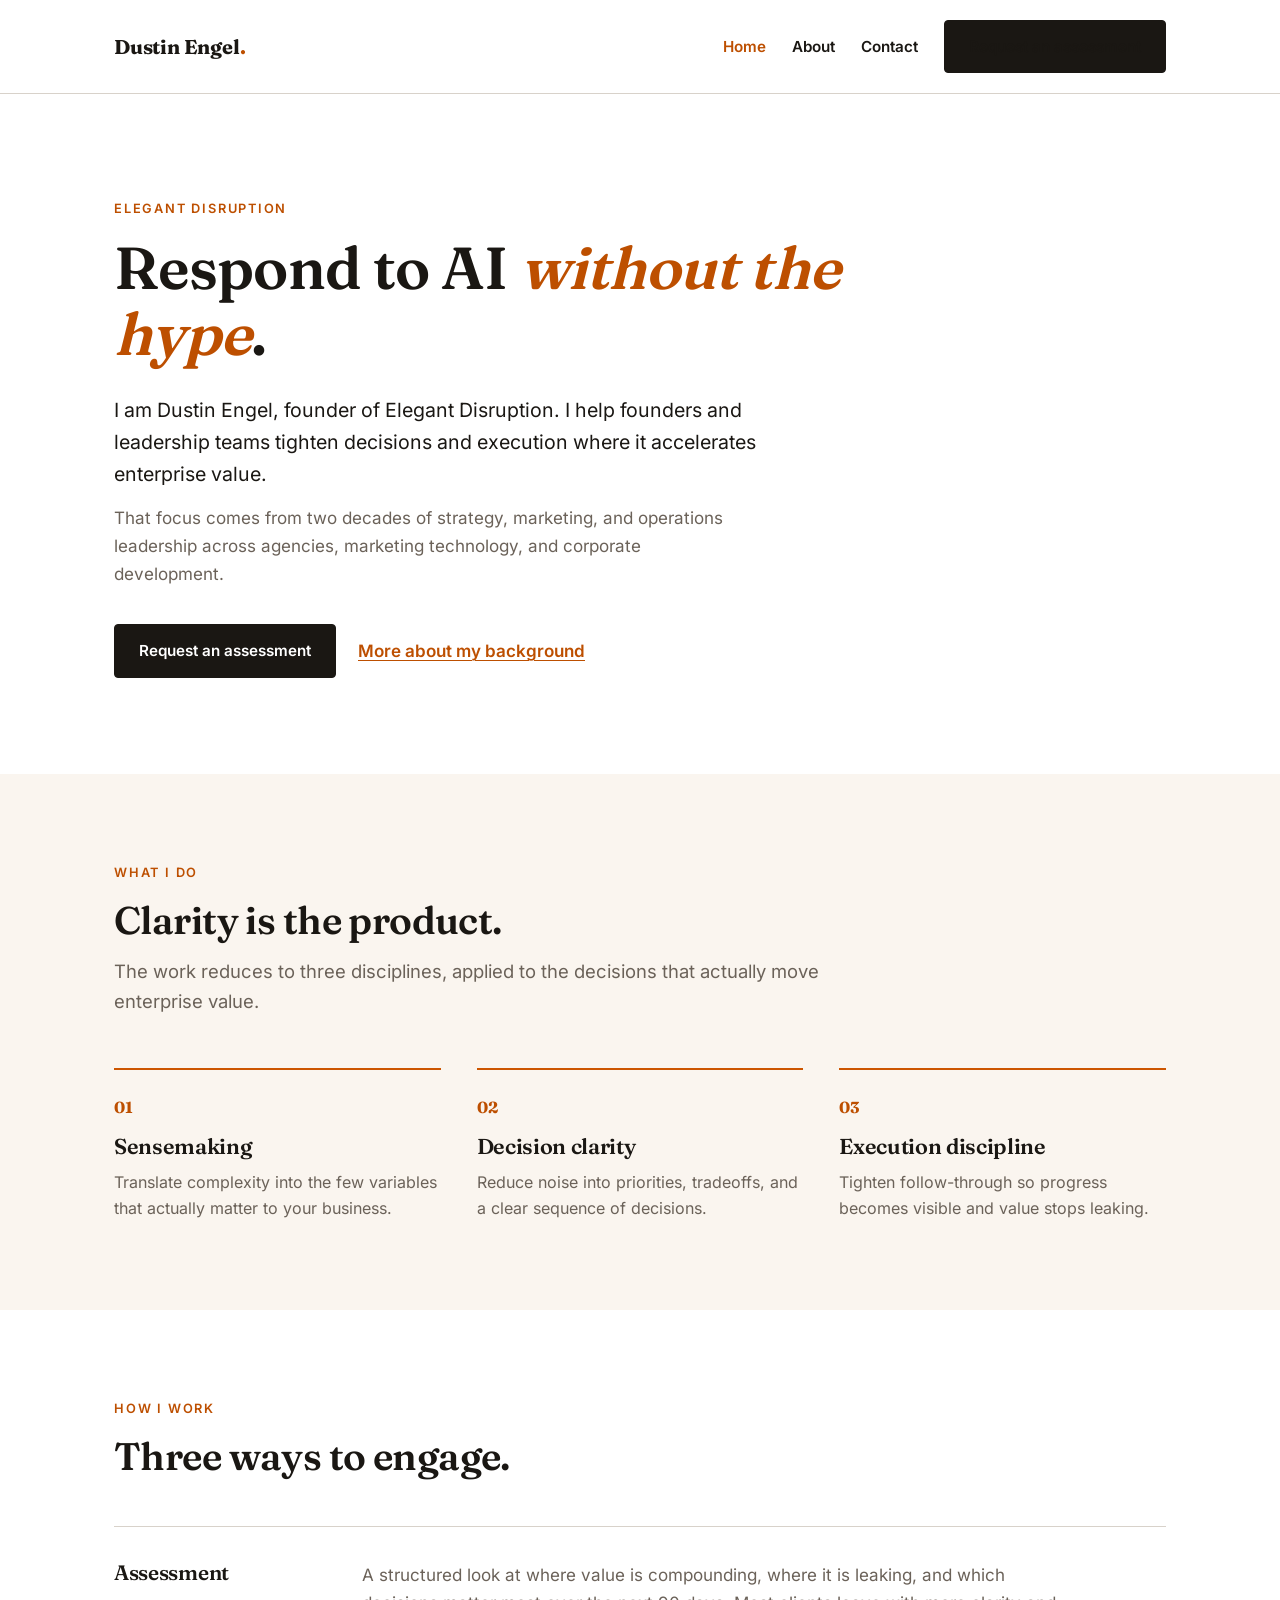
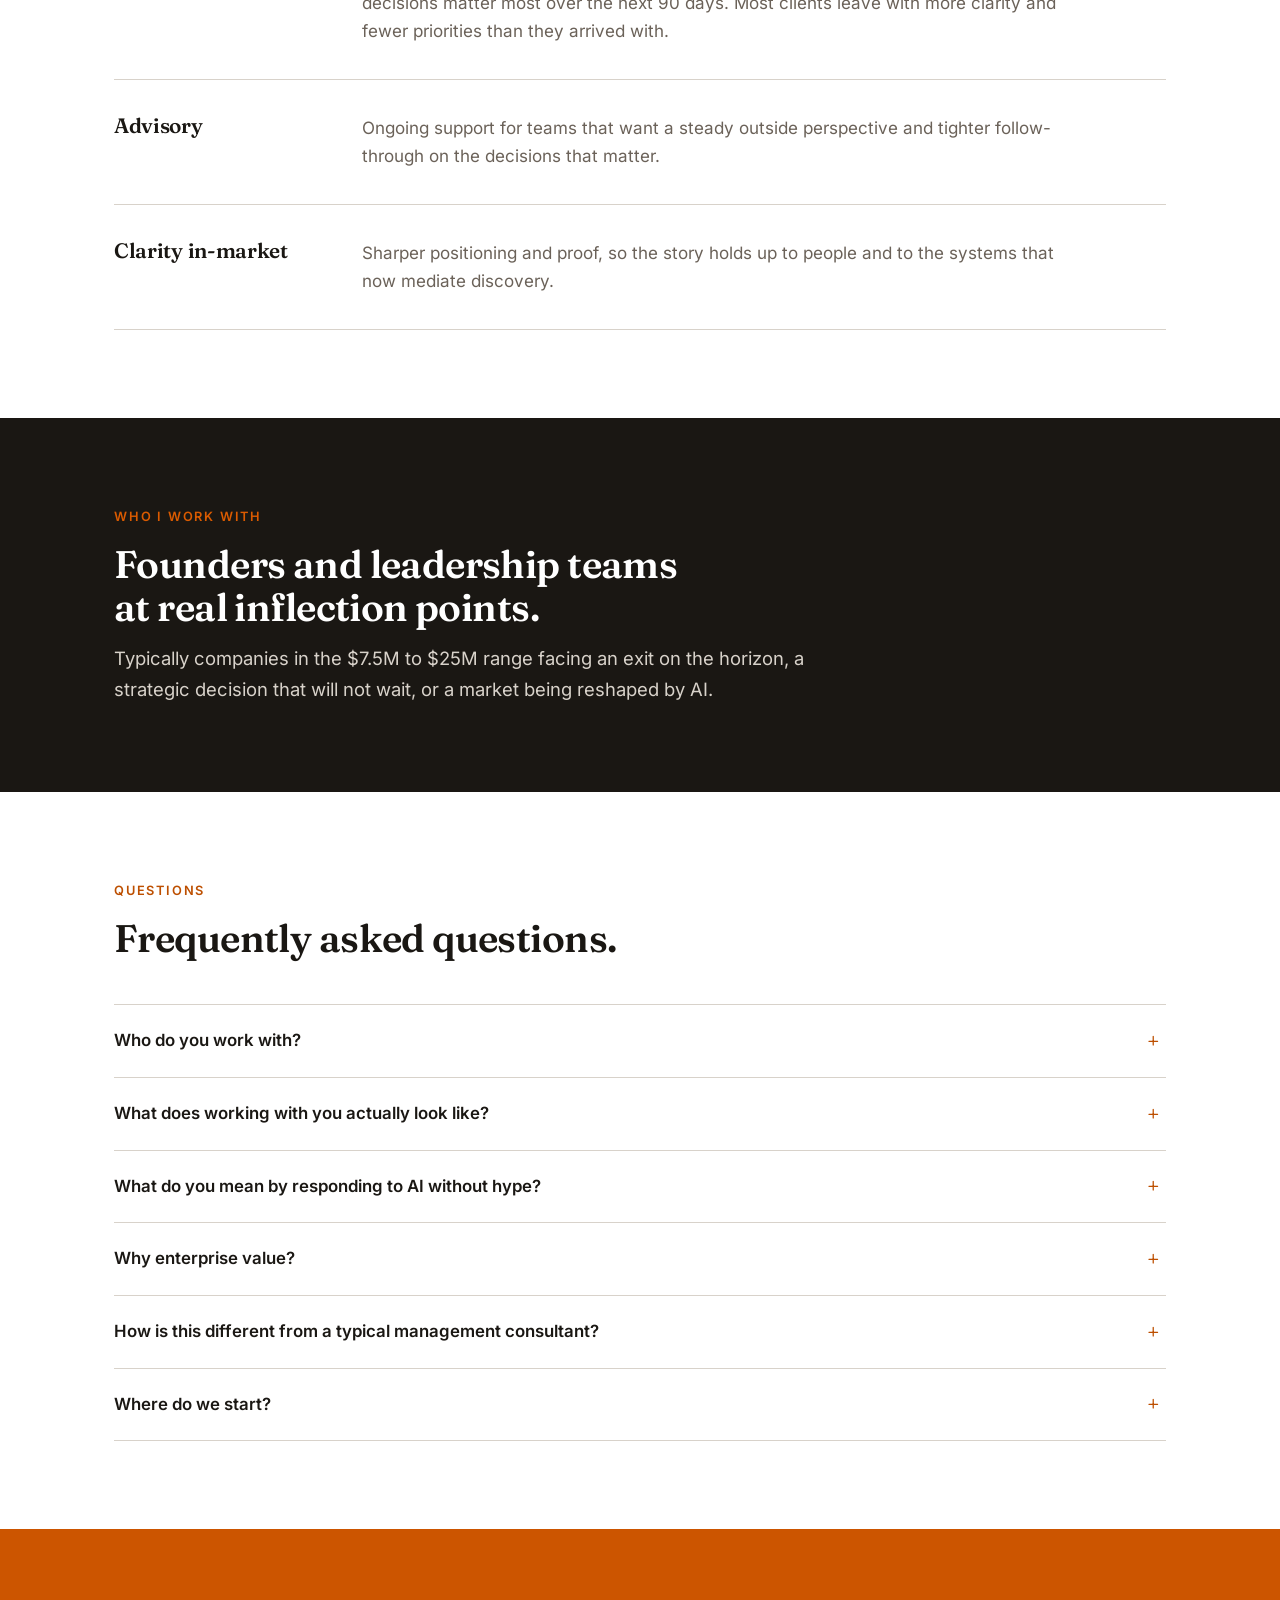
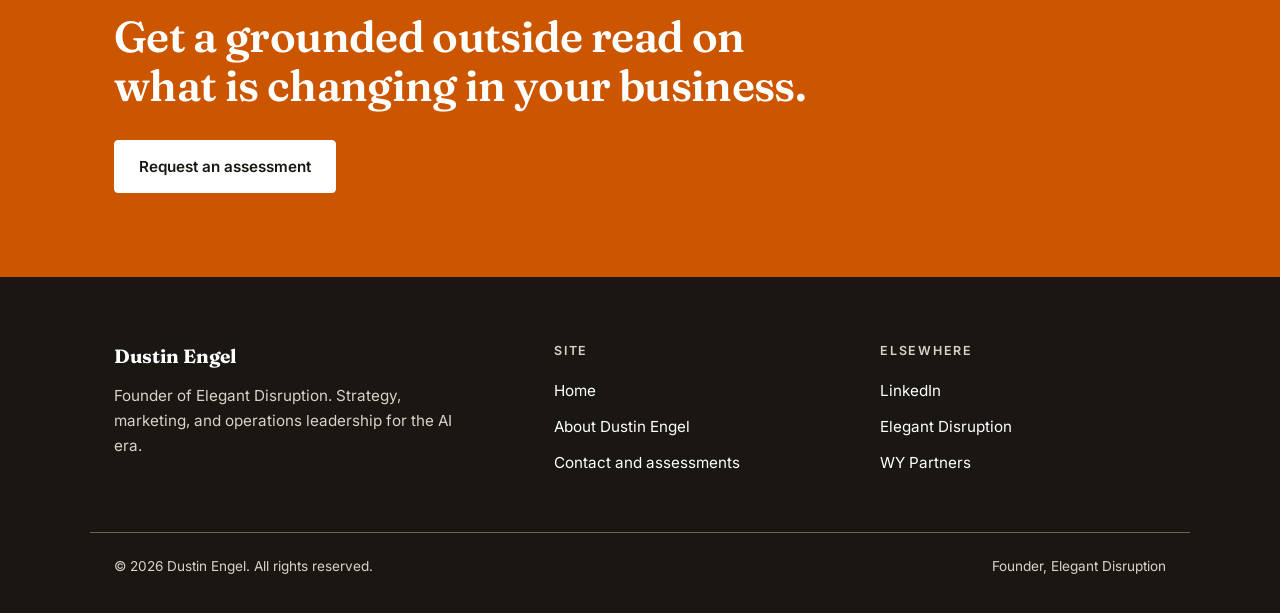
==== index.html @ db2eca36 "Add files via upload" ====
<!DOCTYPE html>
<html lang="en">
<head>
<meta charset="utf-8">
<meta name="viewport" content="width=device-width, initial-scale=1">
<title>Dustin Engel | AI-Era Strategy Advisory for Founders</title>
<meta name="description" content="Dustin Engel, founder of Elegant Disruption, helps founders and leadership teams respond to AI without hype by tightening decisions and execution.">
<link rel="canonical" href="https://jakelabate.github.io/dustin-engel/">
<link rel="icon" href="favicon.ico" sizes="48x48">
<link rel="apple-touch-icon" href="apple-touch-icon.png">
<meta property="og:type" content="profile">
<meta property="og:site_name" content="Dustin Engel">
<meta property="og:title" content="Dustin Engel | AI-Era Strategy Advisory for Founders">
<meta property="og:description" content="Advisory for founders and leadership teams responding to AI without hype: sensemaking, decision clarity, and execution discipline.">
<meta property="og:url" content="https://jakelabate.github.io/dustin-engel/">
<meta property="og:image" content="https://jakelabate.github.io/dustin-engel/img/og/index.png">
<meta property="og:image:width" content="1200">
<meta property="og:image:height" content="630">
<meta property="og:image:alt" content="Dustin Engel, AI-era strategy advisory for founders">
<meta name="twitter:card" content="summary_large_image">
<meta name="twitter:image" content="https://jakelabate.github.io/dustin-engel/img/og/index.png">
<link rel="stylesheet" href="fonts/fonts.css">
<link rel="preload" as="font" type="font/woff2" href="fonts/fraunces-latin-600-normal.woff2" crossorigin>
<link rel="preload" as="font" type="font/woff2" href="fonts/inter-latin-400-normal.woff2" crossorigin>
<script type="application/ld+json">
{
  "@context": "https://schema.org",
  "@graph": [
    {
      "@type": "WebSite",
      "@id": "https://jakelabate.github.io/dustin-engel/#website",
      "url": "https://jakelabate.github.io/dustin-engel/",
      "name": "Dustin Engel",
      "publisher": { "@id": "https://jakelabate.github.io/dustin-engel/#person" }
    },
    {
      "@type": "WebPage",
      "@id": "https://jakelabate.github.io/dustin-engel/#webpage",
      "url": "https://jakelabate.github.io/dustin-engel/",
      "name": "Dustin Engel | AI-Era Strategy Advisory for Founders",
      "isPartOf": { "@id": "https://jakelabate.github.io/dustin-engel/#website" },
      "about": { "@id": "https://jakelabate.github.io/dustin-engel/#person" }
    },
    {
      "@type": "Person",
      "@id": "https://jakelabate.github.io/dustin-engel/#person",
      "name": "Dustin Engel",
      "url": "https://jakelabate.github.io/dustin-engel/",
      "image": "https://jakelabate.github.io/dustin-engel/img/dustin-engel-headshot.png",
      "jobTitle": "Founder and Principal Consultant",
      "description": "Strategy, marketing, and operations leader with two decades of experience across agencies, marketing technology, and corporate development. Founder of Elegant Disruption.",
      "worksFor": { "@id": "https://jakelabate.github.io/dustin-engel/#org" },
      "alumniOf": { "@type": "CollegeOrUniversity", "name": "Seattle University" },
      "sameAs": [
        "https://www.dustinengel.com/",
        "https://www.linkedin.com/in/dustin/",
        "https://www.elegantdisruption.com/team",
        "https://wypartners.com/team/dustin-engel/",
        "https://www.aaaa.org/person/dustin-engel/"
      ]
    },
    {
      "@type": "Organization",
      "@id": "https://jakelabate.github.io/dustin-engel/#org",
      "name": "Elegant Disruption",
      "url": "https://www.elegantdisruption.com/",
      "description": "Strategy and management consulting focused on unlocking enterprise value for marketing services and technology clients.",
      "founder": { "@id": "https://jakelabate.github.io/dustin-engel/#person" }
    },
    {
      "@type": "FAQPage",
      "@id": "https://jakelabate.github.io/dustin-engel/#faq",
      "mainEntity": [
        {
          "@type": "Question",
          "name": "Who do you work with?",
          "acceptedAnswer": { "@type": "Answer", "text": "Founders and leadership teams, typically at companies in the $7.5M to $25M range, who are navigating real inflection points: an exit on the horizon, a strategic decision that will not wait, or a market being reshaped by AI." }
        },
        {
          "@type": "Question",
          "name": "What does working with you actually look like?",
          "acceptedAnswer": { "@type": "Answer", "text": "There are two main ways we work together. An assessment is a structured engagement where we look honestly at where value is compounding, where it is leaking, and which decisions matter most over the next 90 days. Advisory is ongoing support for teams that want a steady outside perspective and tighter follow-through." }
        },
        {
          "@type": "Question",
          "name": "What do you mean by responding to AI without hype?",
          "acceptedAnswer": { "@type": "Answer", "text": "Most of the AI conversation right now is noisy, either breathless excitement or vague fear. Neither is useful when you are trying to run a business. The useful work is grounding AI choices in your actual decisions and economics, and tightening execution where it accelerates enterprise value." }
        },
        {
          "@type": "Question",
          "name": "Why enterprise value?",
          "acceptedAnswer": { "@type": "Answer", "text": "Enterprise value is shorthand for what actually compounds over time, versus what just creates motion." }
        },
        {
          "@type": "Question",
          "name": "How is this different from a typical management consultant?",
          "acceptedAnswer": { "@type": "Answer", "text": "No team of analysts, and no 90-page report. The work is hands-on, direct, and focused on the decisions in front of you right now." }
        },
        {
          "@type": "Question",
          "name": "Where do we start?",
          "acceptedAnswer": { "@type": "Answer", "text": "Request an assessment. It is a structured conversation about where you are, what is driving your priorities, and whether there is a clear fit." }
        }
      ]
    }
  ]
}
</script>
<style>
/* Shared styles inlined into every page. Source of truth for the design system. */
:root{
  --ink:#1a1713;
  --paper:#ffffff;
  --cream:#faf5ef;
  --muted:#6b6259;
  --brand:#cc5500;
  --brand-text:#bd4f00;
  --brand-text-dark:#db5b00;
  --paper-dim:#d8d2ca;
}
*{box-sizing:border-box;margin:0;padding:0}
html{scroll-behavior:smooth}
body{
  font-family:'Inter','Inter Fallback',Arial,sans-serif;
  color:var(--ink);
  background:var(--paper);
  font-size:1.0625rem;
  line-height:1.65;
  -webkit-font-smoothing:antialiased;
}
h1,h2,h3{font-family:'Fraunces','Fraunces Fallback',Georgia,serif;font-weight:600;line-height:1.12;letter-spacing:-0.015em}
img{max-width:100%;height:auto;display:block}
a{color:var(--brand-text);text-decoration-thickness:1px;text-underline-offset:3px}
a:hover{text-decoration-thickness:2px}
:focus-visible{outline:3px solid var(--brand);outline-offset:2px;border-radius:2px}
.wrap{max-width:1100px;margin:0 auto;padding:0 24px}
.skip{position:absolute;left:-9999px;top:0;background:var(--ink);color:var(--paper);padding:10px 16px;z-index:99}
.skip:focus{left:12px;top:12px}

/* Header */
.site-header{background:var(--paper);border-bottom:1px solid var(--paper-dim)}
.nav-row{display:flex;align-items:center;justify-content:space-between;gap:20px;padding:20px 24px}
.wordmark{font-family:'Fraunces','Fraunces Fallback',Georgia,serif;font-weight:700;font-size:1.25rem;color:var(--ink);text-decoration:none;letter-spacing:-0.01em}
.wordmark span{color:var(--brand-text)}
.site-nav{display:flex;align-items:center;gap:26px}
.site-nav a{color:var(--ink);text-decoration:none;font-size:0.95rem;font-weight:600}
.site-nav a:hover{color:var(--brand-text)}
.site-nav a[aria-current="page"]{color:var(--brand-text)}

/* Buttons */
.btn{display:inline-block;background:var(--ink);color:var(--paper);font-weight:600;font-size:0.95rem;padding:13px 24px;border-radius:4px;text-decoration:none;border:1px solid var(--ink)}
.btn:hover{background:var(--brand);border-color:var(--brand)}
.btn-on-dark{background:var(--paper);color:var(--ink);border-color:var(--paper)}
.btn-on-dark:hover{background:var(--cream);border-color:var(--cream);color:var(--ink)}
.text-link{font-weight:600}

/* Sections */
.section{padding:88px 0}
.section-cream{background:var(--cream)}
.section-dark{background:var(--ink);color:var(--paper)}
.section-dark a{color:var(--brand-text-dark)}
.kicker{display:block;font-size:0.8rem;font-weight:600;letter-spacing:0.14em;text-transform:uppercase;color:var(--brand-text);margin-bottom:16px}
.section-dark .kicker{color:var(--brand-text-dark)}
.section h2{font-size:clamp(1.7rem,3.4vw,2.4rem);margin-bottom:14px;max-width:22ch}
.section .lede{font-size:1.15rem;color:var(--muted);max-width:62ch}
.section-dark .lede{color:var(--paper-dim)}
.rule{border:none;border-top:3px solid var(--brand);width:56px;margin:0 0 22px}

/* Hero */
.hero{padding:104px 0 96px}
.hero h1{font-size:clamp(2.3rem,5.4vw,3.7rem);max-width:20ch;margin-bottom:26px}
.hero h1 em{font-style:italic;color:var(--brand-text)}
.hero .intro{font-size:1.22rem;max-width:58ch;margin-bottom:14px}
.hero .sub{color:var(--muted);max-width:58ch;margin-bottom:36px}
.cta-row{display:flex;flex-wrap:wrap;gap:22px;align-items:center}

/* Card grid */
.grid-3{display:grid;grid-template-columns:repeat(3,1fr);gap:36px;margin-top:52px}
.card{border-top:2px solid var(--brand);padding-top:24px}
.card .num{font-family:'Fraunces','Fraunces Fallback',Georgia,serif;font-weight:700;font-size:1rem;color:var(--brand-text);display:block;margin-bottom:14px}
.card h3{font-size:1.35rem;margin-bottom:10px}
.card p{color:var(--muted);font-size:1rem}
.section-cream .card p{color:var(--muted)}

/* Engagement rows */
.rows{margin-top:48px;display:grid;gap:0}
.row-item{display:grid;grid-template-columns:220px 1fr;gap:28px;padding:34px 0;border-top:1px solid var(--paper-dim)}
.row-item:last-child{border-bottom:1px solid var(--paper-dim)}
.row-item h3{font-size:1.3rem}
.row-item p{color:var(--muted);max-width:64ch}

/* FAQ */
.faq{margin-top:44px}
.faq details{border-top:1px solid var(--paper-dim)}
.faq details:last-child{border-bottom:1px solid var(--paper-dim)}
.faq summary{cursor:pointer;font-weight:600;font-size:1.05rem;padding:22px 36px 22px 0;list-style:none;position:relative}
.faq summary::-webkit-details-marker{display:none}
.faq summary::after{content:"+";position:absolute;right:6px;top:50%;transform:translateY(-50%);font-family:'Fraunces','Fraunces Fallback',Georgia,serif;font-size:1.4rem;color:var(--brand-text)}
.faq details[open] summary::after{content:"\2212"}
.faq .answer{padding:0 0 24px;color:var(--muted);max-width:68ch}

/* CTA band */
.cta-band{background:var(--brand);padding:84px 0}
.cta-band h2{color:var(--paper);font-size:clamp(1.9rem,4vw,2.7rem);max-width:24ch;margin-bottom:30px}

/* Footer */
.site-footer{background:var(--ink);color:var(--paper);padding:64px 0 36px}
.footer-grid{display:grid;grid-template-columns:1.4fr 1fr 1fr;gap:40px}
.footer-name{font-family:'Fraunces','Fraunces Fallback',Georgia,serif;font-weight:700;font-size:1.2rem;margin-bottom:10px}
.footer-sub{color:var(--paper-dim);font-size:0.95rem;max-width:34ch}
.footer-h{font-size:0.78rem;font-weight:600;letter-spacing:0.14em;text-transform:uppercase;color:var(--paper-dim);margin-bottom:14px}
.footer-col ul{list-style:none}
.footer-col li{margin-bottom:8px}
.footer-col a{color:var(--paper);text-decoration:none;font-size:0.95rem}
.footer-col a:hover{color:var(--brand-text-dark);text-decoration:underline}
.footer-legal{margin-top:48px;padding-top:22px;border-top:1px solid var(--muted);color:var(--paper-dim);font-size:0.85rem;display:flex;justify-content:space-between;flex-wrap:wrap;gap:10px}

/* About page */
.bio-grid{display:grid;grid-template-columns:1.3fr 1fr;gap:56px;align-items:start}
.bio-grid img{border-radius:6px}
.chapter{display:grid;grid-template-columns:260px 1fr;gap:28px;padding:30px 0;border-top:1px solid var(--paper-dim)}
.chapter:last-child{border-bottom:1px solid var(--paper-dim)}
.chapter h3{font-size:1.2rem}
.chapter .org-note{font-size:0.9rem;color:var(--brand-text);font-weight:600}
.chapter p{color:var(--muted);max-width:60ch}
.fact-list{list-style:none;margin-top:26px}
.fact-list li{padding:14px 0 14px 26px;border-top:1px solid var(--paper-dim);position:relative;color:var(--muted)}
.fact-list li::before{content:"";position:absolute;left:2px;top:24px;width:9px;height:9px;background:var(--brand);border-radius:50%}
.fact-list li strong{color:var(--ink)}

/* Contact page */
.contact-grid{display:grid;grid-template-columns:1.2fr 1fr;gap:56px;margin-top:52px}
.contact-card{background:var(--cream);border-top:2px solid var(--brand);padding:30px;border-radius:6px}
.contact-card h3{font-size:1.2rem;margin-bottom:10px}
.contact-card p{color:var(--muted);font-size:1rem;margin-bottom:14px}

@media (max-width:860px){
  .grid-3{grid-template-columns:1fr;gap:30px}
  .row-item,.chapter{grid-template-columns:1fr;gap:8px}
  .bio-grid,.contact-grid{grid-template-columns:1fr;gap:36px}
  .footer-grid{grid-template-columns:1fr;gap:32px}
  .section{padding:64px 0}
  .hero{padding:72px 0 64px}
  .site-nav{gap:16px}
  .site-nav .btn{display:none}
}

</style>
</head>
<body>
<a class="skip" href="#main">Skip to content</a>
<header class="site-header">
  <div class="wrap nav-row">
    <a class="wordmark" href="index.html">Dustin Engel<span>.</span></a>
    <nav class="site-nav" aria-label="Main">
      <a href="index.html" aria-current="page">Home</a>
      <a href="about.html">About</a>
      <a href="contact.html">Contact</a>
      <a class="btn" href="contact.html">Request an assessment</a>
    </nav>
  </div>
</header>

<main id="main">
  <section class="hero">
    <div class="wrap">
      <span class="kicker">Elegant Disruption</span>
      <h1>Respond to AI <em>without the hype</em>.</h1>
      <p class="intro">I am Dustin Engel, founder of Elegant Disruption. I help founders and leadership teams tighten decisions and execution where it accelerates enterprise value.</p>
      <p class="sub">That focus comes from two decades of strategy, marketing, and operations leadership across agencies, marketing technology, and corporate development.</p>
      <div class="cta-row">
        <a class="btn" href="contact.html">Request an assessment</a>
        <a class="text-link" href="about.html">More about my background</a>
      </div>
    </div>
  </section>

  <section class="section section-cream">
    <div class="wrap">
      <span class="kicker">What I do</span>
      <h2>Clarity is the product.</h2>
      <p class="lede">The work reduces to three disciplines, applied to the decisions that actually move enterprise value.</p>
      <div class="grid-3">
        <div class="card">
          <span class="num">01</span>
          <h3>Sensemaking</h3>
          <p>Translate complexity into the few variables that actually matter to your business.</p>
        </div>
        <div class="card">
          <span class="num">02</span>
          <h3>Decision clarity</h3>
          <p>Reduce noise into priorities, tradeoffs, and a clear sequence of decisions.</p>
        </div>
        <div class="card">
          <span class="num">03</span>
          <h3>Execution discipline</h3>
          <p>Tighten follow-through so progress becomes visible and value stops leaking.</p>
        </div>
      </div>
    </div>
  </section>

  <section class="section">
    <div class="wrap">
      <span class="kicker">How I work</span>
      <h2>Three ways to engage.</h2>
      <div class="rows">
        <div class="row-item">
          <h3>Assessment</h3>
          <p>A structured look at where value is compounding, where it is leaking, and which decisions matter most over the next 90 days. Most clients leave with more clarity and fewer priorities than they arrived with.</p>
        </div>
        <div class="row-item">
          <h3>Advisory</h3>
          <p>Ongoing support for teams that want a steady outside perspective and tighter follow-through on the decisions that matter.</p>
        </div>
        <div class="row-item">
          <h3>Clarity in-market</h3>
          <p>Sharper positioning and proof, so the story holds up to people and to the systems that now mediate discovery.</p>
        </div>
      </div>
    </div>
  </section>

  <section class="section section-dark">
    <div class="wrap">
      <span class="kicker">Who I work with</span>
      <h2>Founders and leadership teams at real inflection points.</h2>
      <p class="lede">Typically companies in the $7.5M to $25M range facing an exit on the horizon, a strategic decision that will not wait, or a market being reshaped by AI.</p>
    </div>
  </section>

  <section class="section" id="faq">
    <div class="wrap">
      <span class="kicker">Questions</span>
      <h2>Frequently asked questions.</h2>
      <div class="faq">
        <details>
          <summary>Who do you work with?</summary>
          <p class="answer">Founders and leadership teams, typically at companies in the $7.5M to $25M range, who are navigating real inflection points: an exit on the horizon, a strategic decision that will not wait, or a market being reshaped by AI.</p>
        </details>
        <details>
          <summary>What does working with you actually look like?</summary>
          <p class="answer">There are two main ways we work together. An assessment is a structured engagement where we look honestly at where value is compounding, where it is leaking, and which decisions matter most over the next 90 days. Advisory is ongoing support for teams that want a steady outside perspective and tighter follow-through.</p>
        </details>
        <details>
          <summary>What do you mean by responding to AI without hype?</summary>
          <p class="answer">Most of the AI conversation right now is noisy, either breathless excitement or vague fear. Neither is useful when you are trying to run a business. The useful work is grounding AI choices in your actual decisions and economics, and tightening execution where it accelerates enterprise value.</p>
        </details>
        <details>
          <summary>Why enterprise value?</summary>
          <p class="answer">Enterprise value is shorthand for what actually compounds over time, versus what just creates motion.</p>
        </details>
        <details>
          <summary>How is this different from a typical management consultant?</summary>
          <p class="answer">No team of analysts, and no 90-page report. The work is hands-on, direct, and focused on the decisions in front of you right now.</p>
        </details>
        <details>
          <summary>Where do we start?</summary>
          <p class="answer">Request an assessment. It is a structured conversation about where you are, what is driving your priorities, and whether there is a clear fit.</p>
        </details>
      </div>
    </div>
  </section>

  <section class="cta-band">
    <div class="wrap">
      <h2>Get a grounded outside read on what is changing in your business.</h2>
      <a class="btn btn-on-dark" href="contact.html">Request an assessment</a>
    </div>
  </section>
</main>

<footer class="site-footer">
  <div class="wrap footer-grid">
    <div>
      <p class="footer-name">Dustin Engel</p>
      <p class="footer-sub">Founder of Elegant Disruption. Strategy, marketing, and operations leadership for the AI era.</p>
    </div>
    <nav class="footer-col" aria-label="Footer">
      <p class="footer-h">Site</p>
      <ul>
        <li><a href="index.html">Home</a></li>
        <li><a href="about.html">About Dustin Engel</a></li>
        <li><a href="contact.html">Contact and assessments</a></li>
      </ul>
    </nav>
    <div class="footer-col">
      <p class="footer-h">Elsewhere</p>
      <ul>
        <li><a href="https://www.linkedin.com/in/dustin/" rel="noopener">LinkedIn</a></li>
        <li><a href="https://www.elegantdisruption.com/" rel="noopener">Elegant Disruption</a></li>
        <li><a href="https://wypartners.com/team/dustin-engel/" rel="noopener">WY Partners</a></li>
      </ul>
    </div>
  </div>
  <div class="wrap footer-legal">
    <p>&copy; 2026 Dustin Engel. All rights reserved.</p>
    <p>Founder, Elegant Disruption</p>
  </div>
</footer>
</body>
</html>
---- fonts/fonts.css ----
/* Vendored fonts. Same origin as the HTML, so no third-party request,
   no connection setup, and nothing to block the first paint.
   The Fallback faces are metric matched, so the swap moves no text. */

@font-face {
  font-family: 'Fraunces';
  font-style: normal;
  font-weight: 600;
  font-display: swap;
  src: url('fraunces-latin-600-normal.woff2') format('woff2');
  unicode-range: U+0000-00FF, U+0131, U+0152-0153, U+02BB-02BC, U+02C6, U+02DA, U+02DC, U+0304, U+0308, U+0329, U+2000-206F, U+20AC, U+2122, U+2191, U+2193, U+2212, U+2215, U+FEFF, U+FFFD;
}

@font-face {
  font-family: 'Fraunces';
  font-style: normal;
  font-weight: 700;
  font-display: swap;
  src: url('fraunces-latin-700-normal.woff2') format('woff2');
  unicode-range: U+0000-00FF, U+0131, U+0152-0153, U+02BB-02BC, U+02C6, U+02DA, U+02DC, U+0304, U+0308, U+0329, U+2000-206F, U+20AC, U+2122, U+2191, U+2193, U+2212, U+2215, U+FEFF, U+FFFD;
}

@font-face {
  font-family: 'Fraunces Fallback';
  src: local('Arial');
  size-adjust: 108.26%;
  ascent-override: 90.34%;
  descent-override: 23.55%;
  line-gap-override: 0.00%;
}

@font-face {
  font-family: 'Inter';
  font-style: normal;
  font-weight: 400;
  font-display: swap;
  src: url('inter-latin-400-normal.woff2') format('woff2');
  unicode-range: U+0000-00FF, U+0131, U+0152-0153, U+02BB-02BC, U+02C6, U+02DA, U+02DC, U+0304, U+0308, U+0329, U+2000-206F, U+20AC, U+2122, U+2191, U+2193, U+2212, U+2215, U+FEFF, U+FFFD;
}

@font-face {
  font-family: 'Inter';
  font-style: normal;
  font-weight: 600;
  font-display: swap;
  src: url('inter-latin-600-normal.woff2') format('woff2');
  unicode-range: U+0000-00FF, U+0131, U+0152-0153, U+02BB-02BC, U+02C6, U+02DA, U+02DC, U+0304, U+0308, U+0329, U+2000-206F, U+20AC, U+2122, U+2191, U+2193, U+2212, U+2215, U+FEFF, U+FFFD;
}

@font-face {
  font-family: 'Inter Fallback';
  src: local('Arial');
  size-adjust: 107.33%;
  ascent-override: 90.26%;
  descent-override: 22.47%;
  line-gap-override: 0.00%;
}
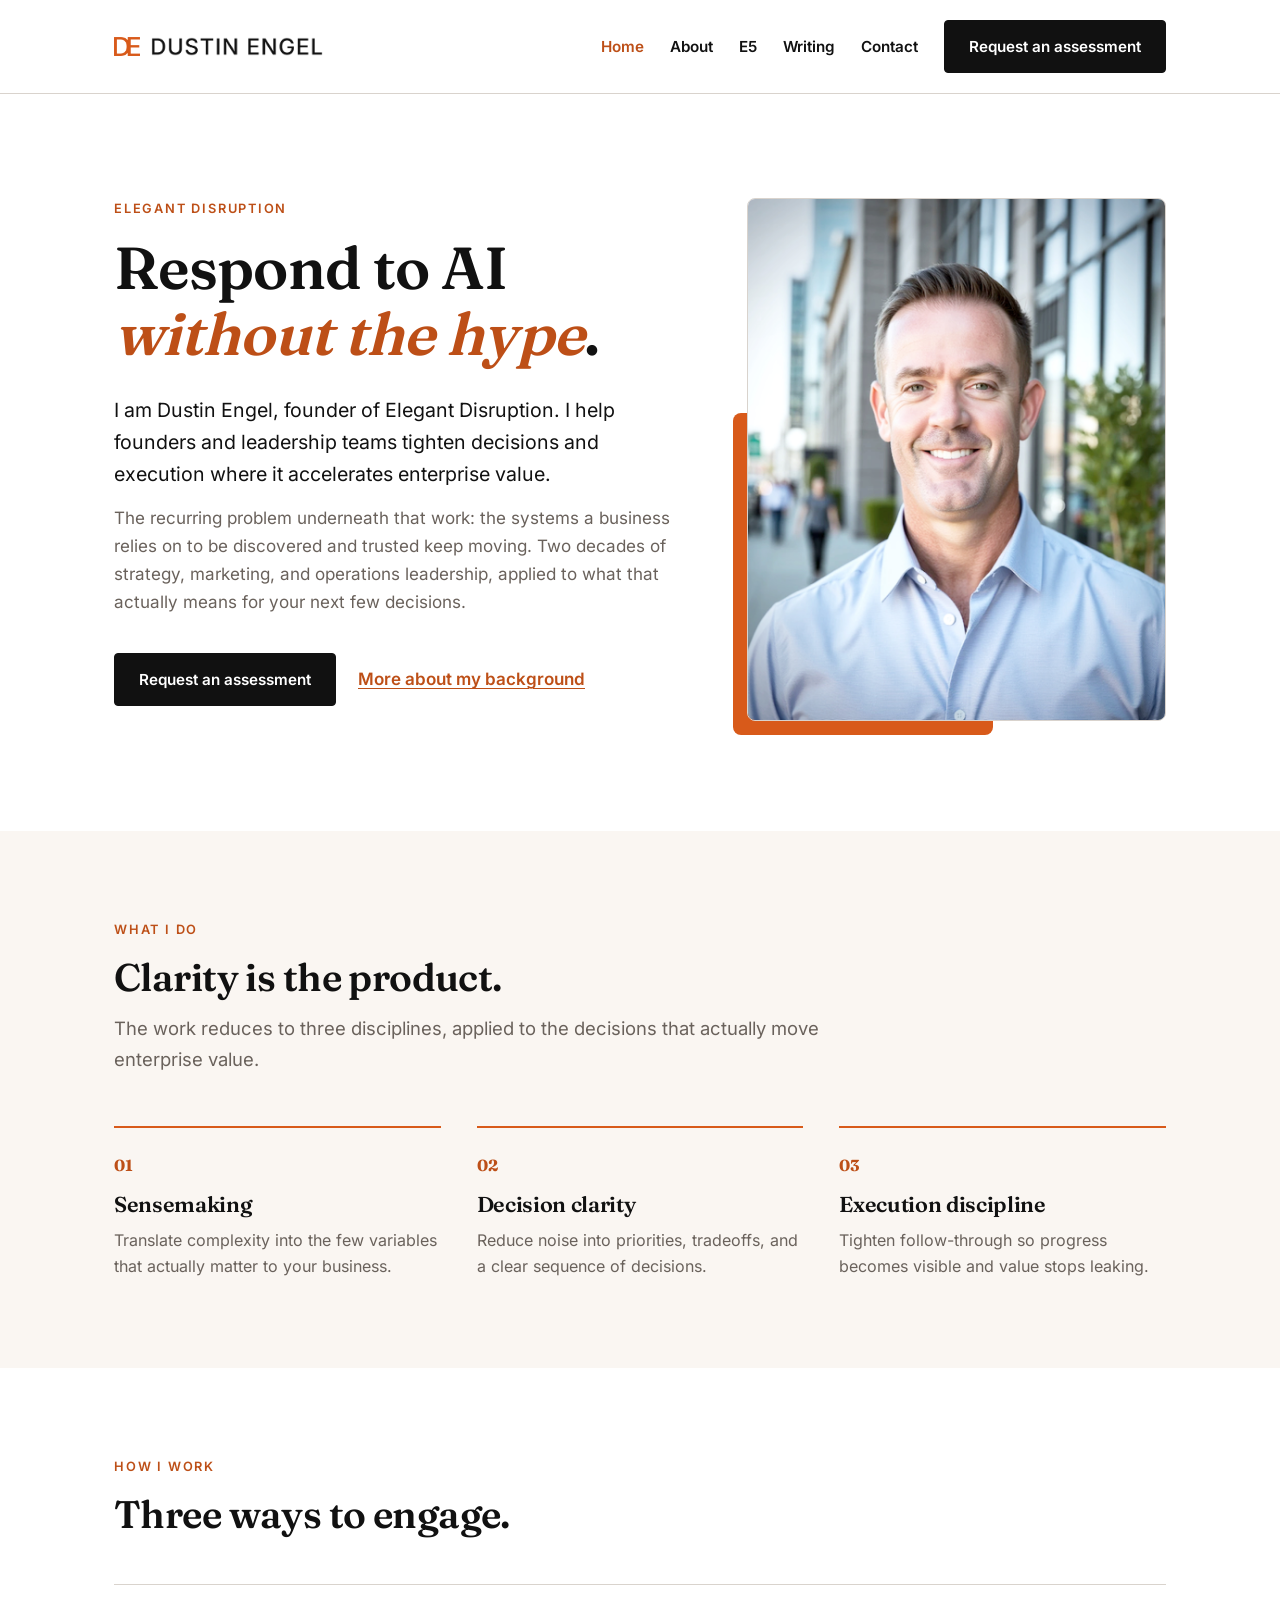
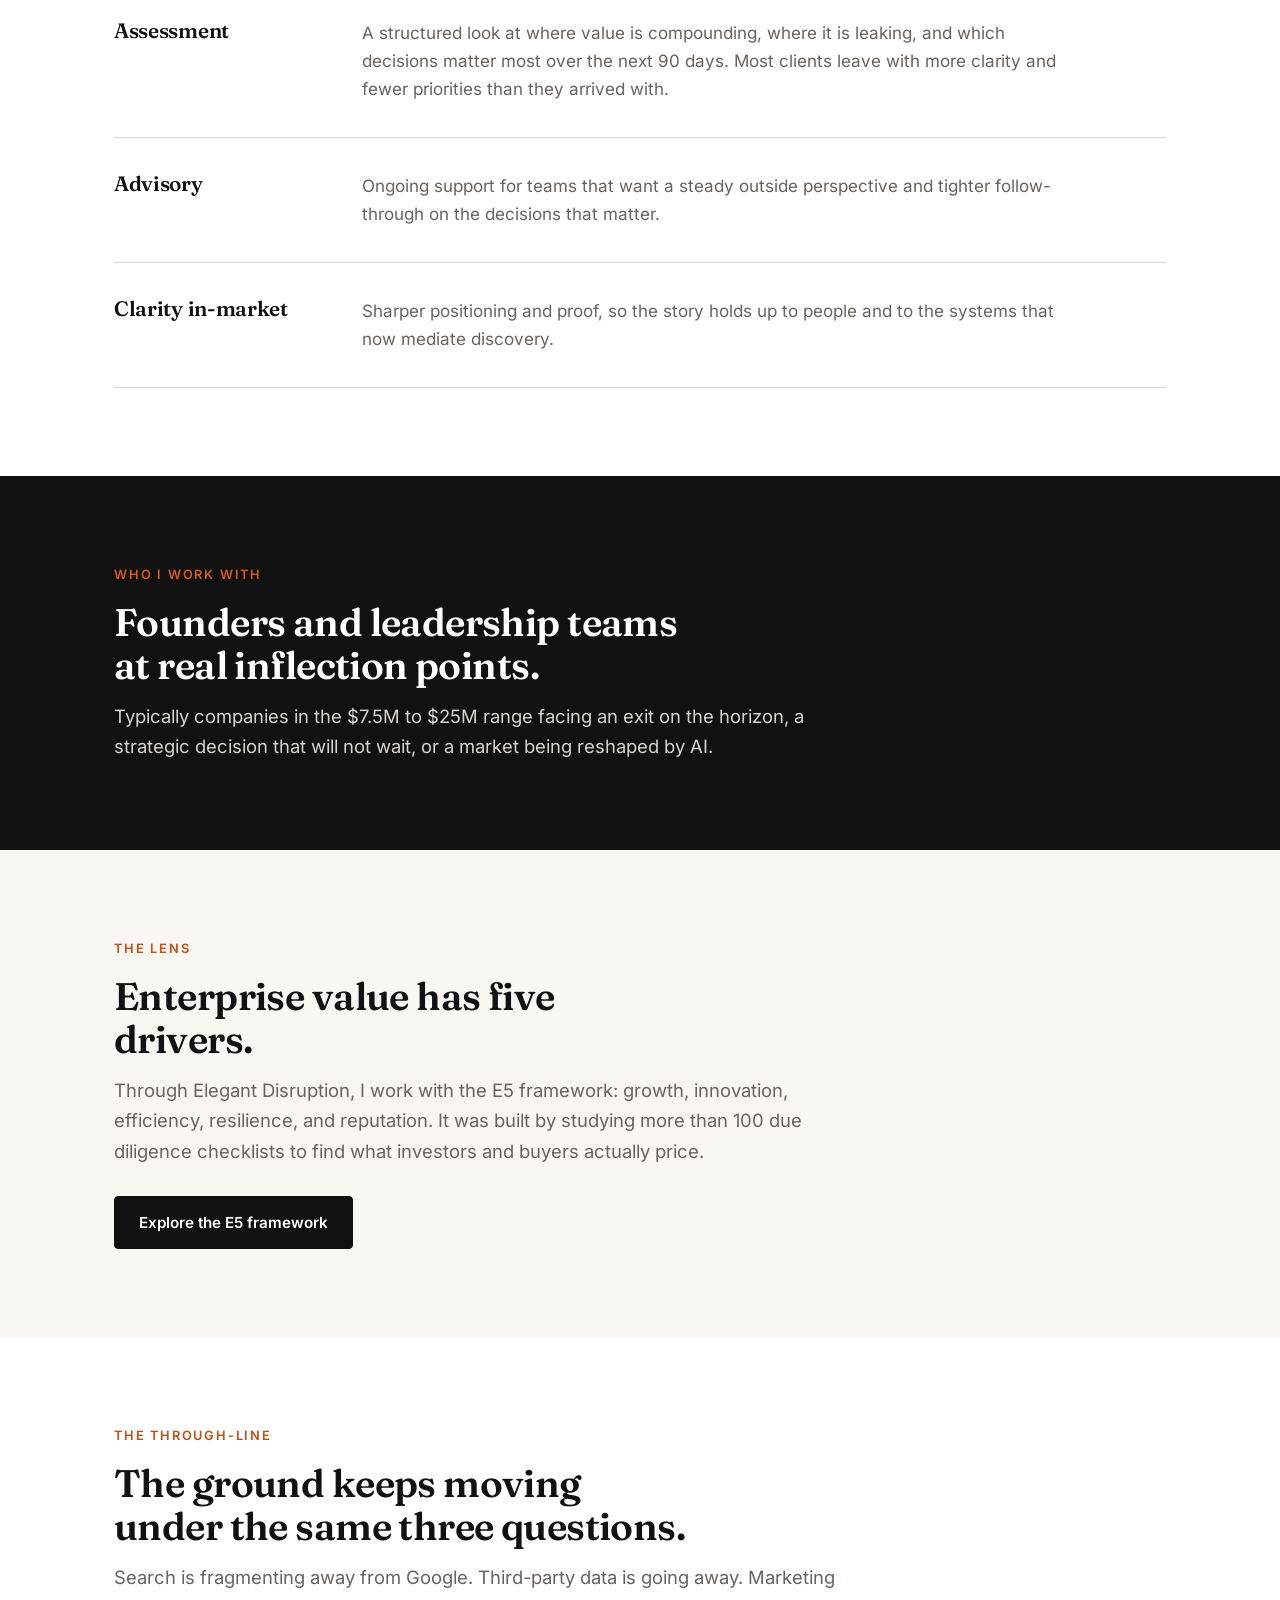
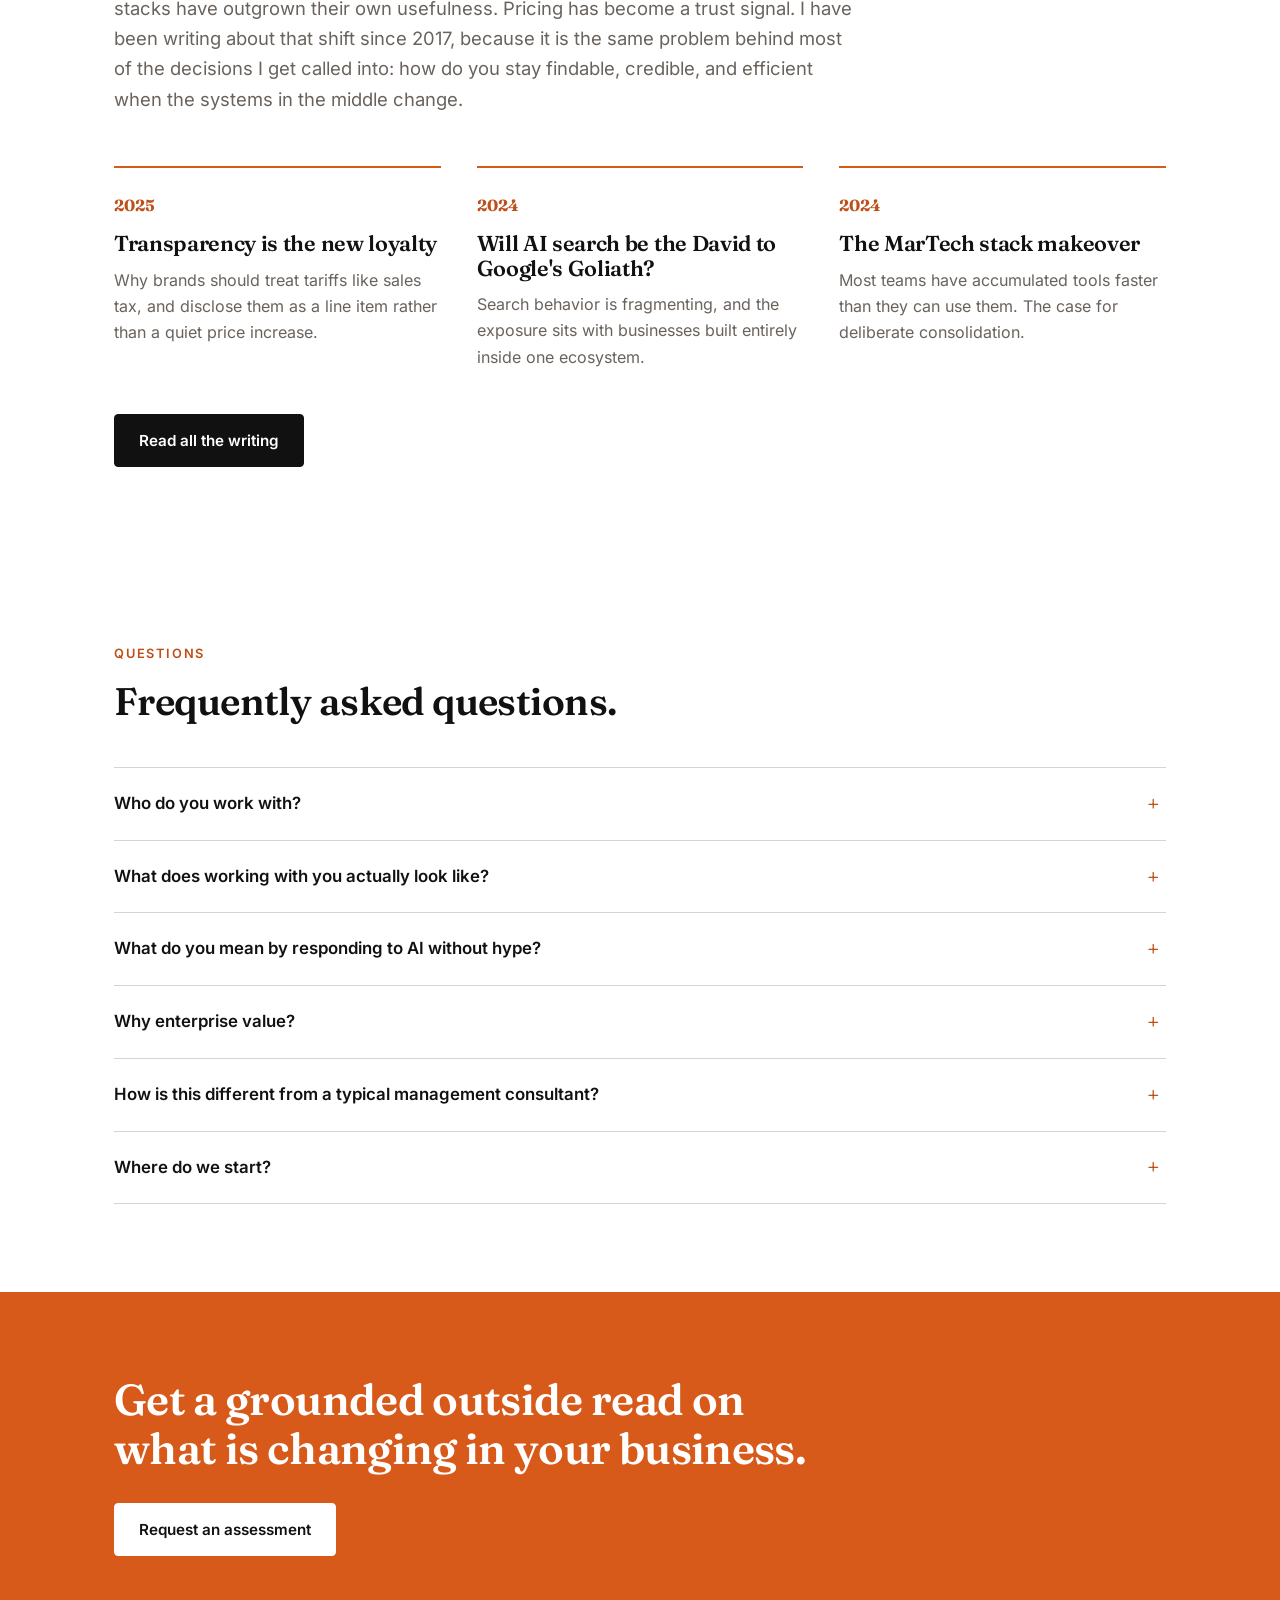
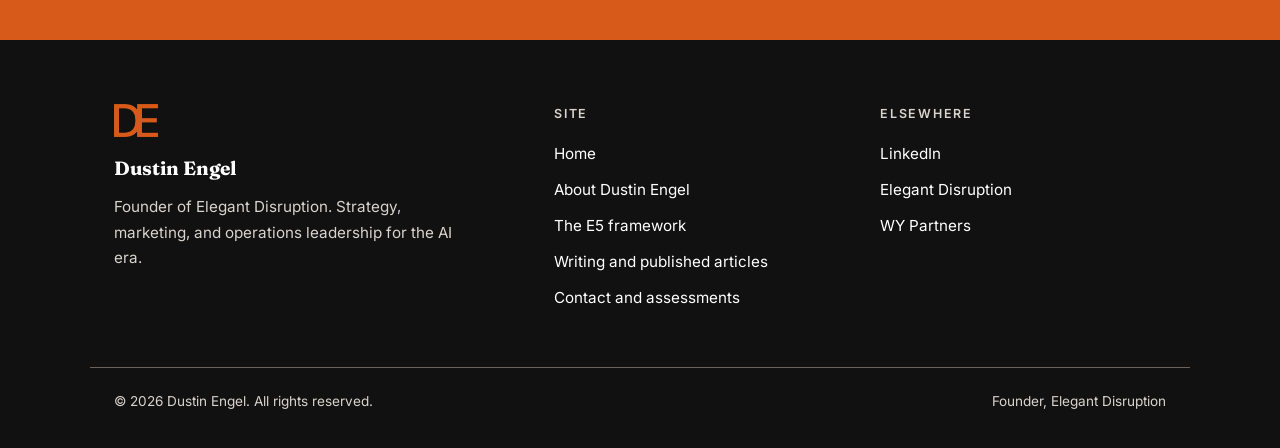
==== commit 4f6977a8: "Add files via upload" ====
--- a/index.html
+++ b/index.html
@@ -4,21 +4,21 @@
 <meta charset="utf-8">
 <meta name="viewport" content="width=device-width, initial-scale=1">
 <title>Dustin Engel | AI-Era Strategy Advisory for Founders</title>
-<meta name="description" content="Dustin Engel, founder of Elegant Disruption, helps founders and leadership teams respond to AI without hype by tightening decisions and execution.">
-<link rel="canonical" href="https://jakelabate.github.io/dustin-engel/">
+<meta name="description" content="Dustin Engel, founder of Elegant Disruption, helps founders stay findable, credible, and efficient as AI reshapes the systems in the middle.">
+<link rel="canonical" href="https://dustin.jakelabate.com/">
 <link rel="icon" href="favicon.ico" sizes="48x48">
 <link rel="apple-touch-icon" href="apple-touch-icon.png">
 <meta property="og:type" content="profile">
 <meta property="og:site_name" content="Dustin Engel">
 <meta property="og:title" content="Dustin Engel | AI-Era Strategy Advisory for Founders">
 <meta property="og:description" content="Advisory for founders and leadership teams responding to AI without hype: sensemaking, decision clarity, and execution discipline.">
-<meta property="og:url" content="https://jakelabate.github.io/dustin-engel/">
-<meta property="og:image" content="https://jakelabate.github.io/dustin-engel/img/og/index.png">
+<meta property="og:url" content="https://dustin.jakelabate.com/">
+<meta property="og:image" content="https://dustin.jakelabate.com/img/og/index.png">
 <meta property="og:image:width" content="1200">
 <meta property="og:image:height" content="630">
 <meta property="og:image:alt" content="Dustin Engel, AI-era strategy advisory for founders">
 <meta name="twitter:card" content="summary_large_image">
-<meta name="twitter:image" content="https://jakelabate.github.io/dustin-engel/img/og/index.png">
+<meta name="twitter:image" content="https://dustin.jakelabate.com/img/og/index.png">
 <link rel="stylesheet" href="fonts/fonts.css">
 <link rel="preload" as="font" type="font/woff2" href="fonts/fraunces-latin-600-normal.woff2" crossorigin>
 <link rel="preload" as="font" type="font/woff2" href="fonts/inter-latin-400-normal.woff2" crossorigin>
@@ -28,28 +28,28 @@
   "@graph": [
     {
       "@type": "WebSite",
-      "@id": "https://jakelabate.github.io/dustin-engel/#website",
-      "url": "https://jakelabate.github.io/dustin-engel/",
+      "@id": "https://dustin.jakelabate.com/#website",
+      "url": "https://dustin.jakelabate.com/",
       "name": "Dustin Engel",
-      "publisher": { "@id": "https://jakelabate.github.io/dustin-engel/#person" }
+      "publisher": { "@id": "https://dustin.jakelabate.com/#person" }
     },
     {
       "@type": "WebPage",
-      "@id": "https://jakelabate.github.io/dustin-engel/#webpage",
-      "url": "https://jakelabate.github.io/dustin-engel/",
+      "@id": "https://dustin.jakelabate.com/#webpage",
+      "url": "https://dustin.jakelabate.com/",
       "name": "Dustin Engel | AI-Era Strategy Advisory for Founders",
-      "isPartOf": { "@id": "https://jakelabate.github.io/dustin-engel/#website" },
-      "about": { "@id": "https://jakelabate.github.io/dustin-engel/#person" }
+      "isPartOf": { "@id": "https://dustin.jakelabate.com/#website" },
+      "about": { "@id": "https://dustin.jakelabate.com/#person" }
     },
     {
       "@type": "Person",
-      "@id": "https://jakelabate.github.io/dustin-engel/#person",
+      "@id": "https://dustin.jakelabate.com/#person",
       "name": "Dustin Engel",
-      "url": "https://jakelabate.github.io/dustin-engel/",
-      "image": "https://jakelabate.github.io/dustin-engel/img/dustin-engel-headshot.png",
+      "url": "https://dustin.jakelabate.com/",
+      "image": "https://dustin.jakelabate.com/img/dustin-engel-headshot.png",
       "jobTitle": "Founder and Principal Consultant",
       "description": "Strategy, marketing, and operations leader with two decades of experience across agencies, marketing technology, and corporate development. Founder of Elegant Disruption.",
-      "worksFor": { "@id": "https://jakelabate.github.io/dustin-engel/#org" },
+      "worksFor": { "@id": "https://dustin.jakelabate.com/#org" },
       "alumniOf": { "@type": "CollegeOrUniversity", "name": "Seattle University" },
       "sameAs": [
         "https://www.dustinengel.com/",
@@ -61,15 +61,15 @@
     },
     {
       "@type": "Organization",
-      "@id": "https://jakelabate.github.io/dustin-engel/#org",
+      "@id": "https://dustin.jakelabate.com/#org",
       "name": "Elegant Disruption",
       "url": "https://www.elegantdisruption.com/",
       "description": "Strategy and management consulting focused on unlocking enterprise value for marketing services and technology clients.",
-      "founder": { "@id": "https://jakelabate.github.io/dustin-engel/#person" }
+      "founder": { "@id": "https://dustin.jakelabate.com/#person" }
     },
     {
       "@type": "FAQPage",
-      "@id": "https://jakelabate.github.io/dustin-engel/#faq",
+      "@id": "https://dustin.jakelabate.com/#faq",
       "mainEntity": [
         {
           "@type": "Question",
@@ -109,14 +109,14 @@
 <style>
 /* Shared styles inlined into every page. Source of truth for the design system. */
 :root{
-  --ink:#1a1713;
+  --ink:#111111;
   --paper:#ffffff;
-  --cream:#faf5ef;
-  --muted:#6b6259;
-  --brand:#cc5500;
-  --brand-text:#bd4f00;
-  --brand-text-dark:#db5b00;
-  --paper-dim:#d8d2ca;
+  --cream:#faf6f2;
+  --muted:#6a625c;
+  --brand:#d85a1a;
+  --brand-text:#bd4f17;
+  --brand-text-dark:#d85a1a;
+  --paper-dim:#d9d3cd;
 }
 *{box-sizing:border-box;margin:0;padding:0}
 html{scroll-behavior:smooth}
@@ -140,12 +140,15 @@
 /* Header */
 .site-header{background:var(--paper);border-bottom:1px solid var(--paper-dim)}
 .nav-row{display:flex;align-items:center;justify-content:space-between;gap:20px;padding:20px 24px}
-.wordmark{font-family:'Fraunces','Fraunces Fallback',Georgia,serif;font-weight:700;font-size:1.25rem;color:var(--ink);text-decoration:none;letter-spacing:-0.01em}
-.wordmark span{color:var(--brand-text)}
+.wordmark{display:flex;align-items:center;gap:11px;text-decoration:none}
+.wordmark img.mark{width:26px;height:auto}
+.wordmark img.type{width:172px;height:auto}
 .site-nav{display:flex;align-items:center;gap:26px}
 .site-nav a{color:var(--ink);text-decoration:none;font-size:0.95rem;font-weight:600}
 .site-nav a:hover{color:var(--brand-text)}
 .site-nav a[aria-current="page"]{color:var(--brand-text)}
+.site-nav a.btn{color:var(--paper)}
+.site-nav a.btn:hover{color:var(--paper)}
 
 /* Buttons */
 .btn{display:inline-block;background:var(--ink);color:var(--paper);font-weight:600;font-size:0.95rem;padding:13px 24px;border-radius:4px;text-decoration:none;border:1px solid var(--ink)}
@@ -206,6 +209,7 @@
 /* Footer */
 .site-footer{background:var(--ink);color:var(--paper);padding:64px 0 36px}
 .footer-grid{display:grid;grid-template-columns:1.4fr 1fr 1fr;gap:40px}
+.footer-mark{width:44px;height:auto;margin-bottom:16px}
 .footer-name{font-family:'Fraunces','Fraunces Fallback',Georgia,serif;font-weight:700;font-size:1.2rem;margin-bottom:10px}
 .footer-sub{color:var(--paper-dim);font-size:0.95rem;max-width:34ch}
 .footer-h{font-size:0.78rem;font-weight:600;letter-spacing:0.14em;text-transform:uppercase;color:var(--paper-dim);margin-bottom:14px}
@@ -217,10 +221,16 @@
 
 /* About page */
 .bio-grid{display:grid;grid-template-columns:1.3fr 1fr;gap:56px;align-items:start}
-.bio-grid img{border-radius:6px}
+.bio-grid > *{min-width:0}
+.bio-grid img{width:100%;height:auto;border-radius:8px;border:1px solid var(--paper-dim)}
+.photo-accent{padding:0 0 14px 14px;position:relative}
+.photo-accent::before{content:"";position:absolute;left:0;bottom:0;width:60%;height:60%;background:var(--brand);border-radius:8px}
+.photo-accent img{position:relative}
+.photo-sticky{position:sticky;top:32px}
 .chapter{display:grid;grid-template-columns:260px 1fr;gap:28px;padding:30px 0;border-top:1px solid var(--paper-dim)}
 .chapter:last-child{border-bottom:1px solid var(--paper-dim)}
 .chapter h3{font-size:1.2rem}
+.chapter .num{font-family:'Fraunces','Fraunces Fallback',Georgia,serif;font-weight:700;color:var(--brand-text);display:block;font-size:1rem;margin-bottom:4px}
 .chapter .org-note{font-size:0.9rem;color:var(--brand-text);font-weight:600}
 .chapter p{color:var(--muted);max-width:60ch}
 .fact-list{list-style:none;margin-top:26px}
@@ -235,6 +245,9 @@
 .contact-card p{color:var(--muted);font-size:1rem;margin-bottom:14px}
 
 @media (max-width:860px){
+  .photo-sticky{position:static}
+  .wordmark img.type{width:140px}
+  .wordmark img.mark{width:22px}
   .grid-3{grid-template-columns:1fr;gap:30px}
   .row-item,.chapter{grid-template-columns:1fr;gap:8px}
   .bio-grid,.contact-grid{grid-template-columns:1fr;gap:36px}
@@ -245,16 +258,56 @@
   .site-nav .btn{display:none}
 }
 
+@media (max-width:620px){
+  .nav-row{padding:16px 20px;gap:12px}
+  .wordmark img.type{display:none}
+  .wordmark img.mark{width:28px}
+  .site-nav{gap:15px}
+  .site-nav a{font-size:0.9rem}
+  .wrap{padding:0 20px}
+}
+
+/* Writing list */
+.pieces{margin-top:52px}
+.piece{display:grid;grid-template-columns:170px 1fr;gap:32px;padding:32px 0;border-top:1px solid var(--paper-dim)}
+.piece:last-child{border-bottom:1px solid var(--paper-dim)}
+.piece .meta{font-size:0.85rem;font-weight:600;letter-spacing:0.08em;text-transform:uppercase;color:var(--brand-text)}
+.piece .date{display:block;color:var(--muted);font-weight:400;letter-spacing:0.02em;text-transform:none;font-size:0.92rem;margin-top:5px}
+.piece h3{font-size:1.3rem;margin-bottom:9px;max-width:34ch}
+.piece h3 a{color:var(--ink);text-decoration:none}
+.piece h3 a:hover{color:var(--brand-text);text-decoration:underline}
+.piece p{color:var(--muted);max-width:62ch;margin-bottom:12px}
+.piece .go{font-size:0.92rem;font-weight:600}
+.quote{border-left:3px solid var(--brand);padding:2px 0 2px 20px;margin:16px 0 0;font-family:'Fraunces','Fraunces Fallback',Georgia,serif;font-size:1.12rem;line-height:1.45;max-width:48ch;color:var(--ink)}
+/* Deals */
+.deals{display:grid;grid-template-columns:repeat(3,1fr);gap:32px;margin-top:48px}
+.deal{background:var(--paper);border-top:3px solid var(--brand);padding:26px 24px 28px;border-radius:0 0 6px 6px}
+.section-cream .deal{background:var(--paper)}
+.deal h3{font-size:1.25rem;margin-bottom:8px}
+.deal p{color:var(--muted);font-size:0.97rem}
+@media (max-width:860px){
+  .piece{grid-template-columns:1fr;gap:10px}
+  .deals{grid-template-columns:1fr;gap:22px}
+}
+@media (max-width:620px){
+  .site-nav{gap:13px}
+  .site-nav a{font-size:0.86rem}
+}
 </style>
 </head>
 <body>
 <a class="skip" href="#main">Skip to content</a>
 <header class="site-header">
   <div class="wrap nav-row">
-    <a class="wordmark" href="index.html">Dustin Engel<span>.</span></a>
+    <a class="wordmark" href="index.html" aria-label="Dustin Engel, home">
+      <img class="mark" src="img/logo-orange.png" alt="" width="329" height="244">
+      <img class="type" src="img/logo-black.png" alt="Dustin Engel" width="426" height="47">
+    </a>
     <nav class="site-nav" aria-label="Main">
       <a href="index.html" aria-current="page">Home</a>
       <a href="about.html">About</a>
+      <a href="e5.html">E5</a>
+      <a href="writing.html">Writing</a>
       <a href="contact.html">Contact</a>
       <a class="btn" href="contact.html">Request an assessment</a>
     </nav>
@@ -264,13 +317,20 @@
 <main id="main">
   <section class="hero">
     <div class="wrap">
-      <span class="kicker">Elegant Disruption</span>
-      <h1>Respond to AI <em>without the hype</em>.</h1>
-      <p class="intro">I am Dustin Engel, founder of Elegant Disruption. I help founders and leadership teams tighten decisions and execution where it accelerates enterprise value.</p>
-      <p class="sub">That focus comes from two decades of strategy, marketing, and operations leadership across agencies, marketing technology, and corporate development.</p>
-      <div class="cta-row">
-        <a class="btn" href="contact.html">Request an assessment</a>
-        <a class="text-link" href="about.html">More about my background</a>
+      <div class="bio-grid">
+        <div>
+          <span class="kicker">Elegant Disruption</span>
+          <h1>Respond to AI <em>without the hype</em>.</h1>
+          <p class="intro">I am Dustin Engel, founder of Elegant Disruption. I help founders and leadership teams tighten decisions and execution where it accelerates enterprise value.</p>
+          <p class="sub">The recurring problem underneath that work: the systems a business relies on to be discovered and trusted keep moving. Two decades of strategy, marketing, and operations leadership, applied to what that actually means for your next few decisions.</p>
+          <div class="cta-row">
+            <a class="btn" href="contact.html">Request an assessment</a>
+            <a class="text-link" href="about.html">More about my background</a>
+          </div>
+        </div>
+        <div class="photo-accent">
+          <img src="img/dustin-engel-headshot.png" alt="Dustin Engel" width="900" height="1125" fetchpriority="high">
+        </div>
       </div>
     </div>
   </section>
@@ -326,6 +386,45 @@
       <span class="kicker">Who I work with</span>
       <h2>Founders and leadership teams at real inflection points.</h2>
       <p class="lede">Typically companies in the $7.5M to $25M range facing an exit on the horizon, a strategic decision that will not wait, or a market being reshaped by AI.</p>
+    </div>
+  </section>
+
+  <section class="section section-cream">
+    <div class="wrap">
+      <span class="kicker">The lens</span>
+      <h2>Enterprise value has five drivers.</h2>
+      <p class="lede">Through Elegant Disruption, I work with the E5 framework: growth, innovation, efficiency, resilience, and reputation. It was built by studying more than 100 due diligence checklists to find what investors and buyers actually price.</p>
+      <div class="cta-row" style="margin-top:30px">
+        <a class="btn" href="e5.html">Explore the E5 framework</a>
+      </div>
+    </div>
+  </section>
+
+  <section class="section">
+    <div class="wrap">
+      <span class="kicker">The through-line</span>
+      <h2>The ground keeps moving under the same three questions.</h2>
+      <p class="lede">Search is fragmenting away from Google. Third-party data is going away. Marketing stacks have outgrown their own usefulness. Pricing has become a trust signal. I have been writing about that shift since 2017, because it is the same problem behind most of the decisions I get called into: how do you stay findable, credible, and efficient when the systems in the middle change.</p>
+      <div class="grid-3">
+        <div class="card">
+          <span class="num">2025</span>
+          <h3>Transparency is the new loyalty</h3>
+          <p>Why brands should treat tariffs like sales tax, and disclose them as a line item rather than a quiet price increase.</p>
+        </div>
+        <div class="card">
+          <span class="num">2024</span>
+          <h3>Will AI search be the David to Google's Goliath?</h3>
+          <p>Search behavior is fragmenting, and the exposure sits with businesses built entirely inside one ecosystem.</p>
+        </div>
+        <div class="card">
+          <span class="num">2024</span>
+          <h3>The MarTech stack makeover</h3>
+          <p>Most teams have accumulated tools faster than they can use them. The case for deliberate consolidation.</p>
+        </div>
+      </div>
+      <div class="cta-row" style="margin-top:44px">
+        <a class="btn" href="writing.html">Read all the writing</a>
+      </div>
     </div>
   </section>
 
@@ -373,6 +472,7 @@
 <footer class="site-footer">
   <div class="wrap footer-grid">
     <div>
+      <img class="footer-mark" src="img/logo-orange.png" alt="Dustin Engel" width="329" height="244">
       <p class="footer-name">Dustin Engel</p>
       <p class="footer-sub">Founder of Elegant Disruption. Strategy, marketing, and operations leadership for the AI era.</p>
     </div>
@@ -381,6 +481,8 @@
       <ul>
         <li><a href="index.html">Home</a></li>
         <li><a href="about.html">About Dustin Engel</a></li>
+        <li><a href="e5.html">The E5 framework</a></li>
+        <li><a href="writing.html">Writing and published articles</a></li>
         <li><a href="contact.html">Contact and assessments</a></li>
       </ul>
     </nav>
